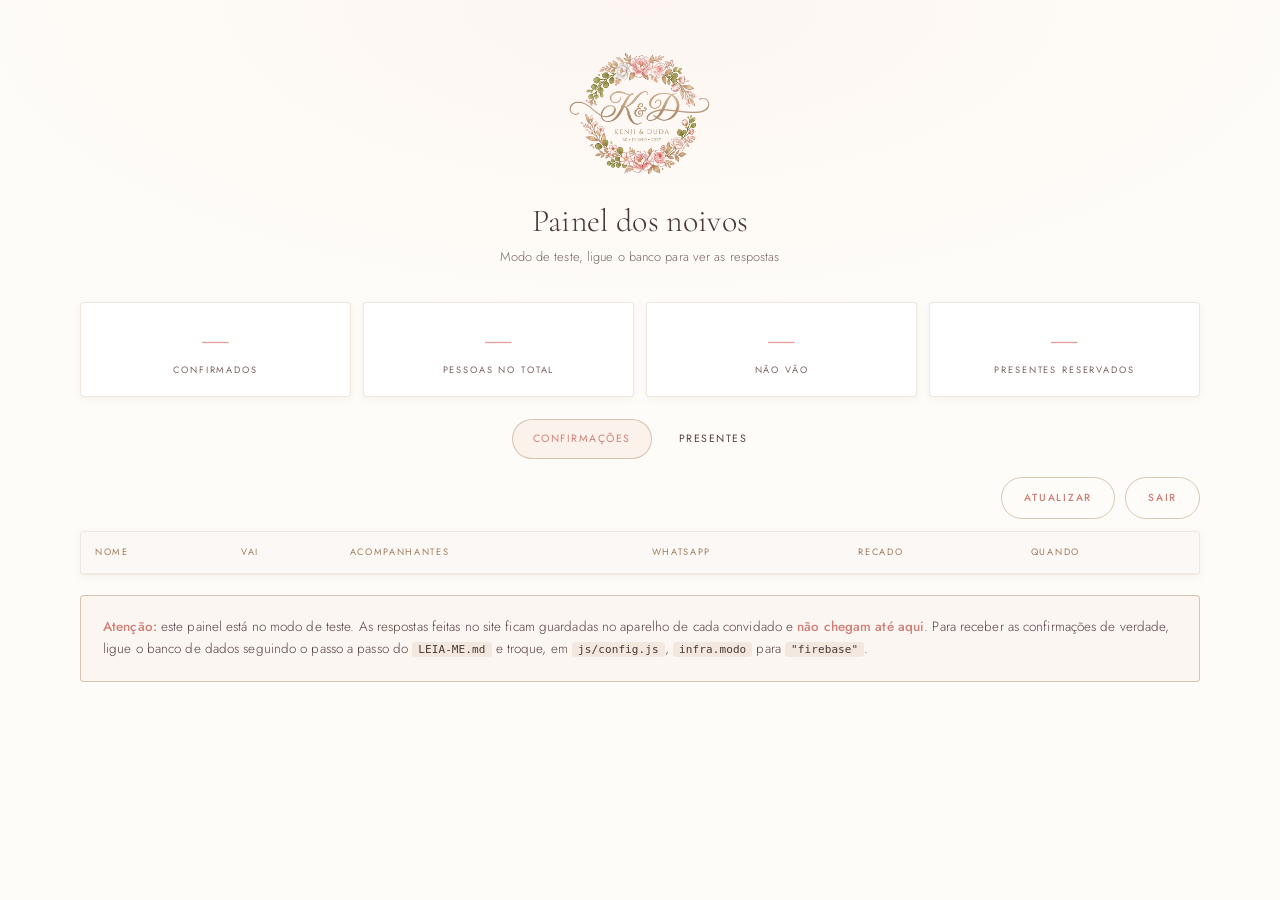
==== painel.html @ 4ad1a8ff "primeira versao do site Limpeza e acabamento: - remove 10 ícones SVG e 2 classes CSS sem uso - cor" ====
<!DOCTYPE html>
<html lang="pt-BR">
<head>
<meta charset="UTF-8">
<meta name="viewport" content="width=device-width, initial-scale=1">
<meta name="robots" content="noindex, nofollow">
<title>Painel dos noivos — Kenji &amp; Duda</title>
<meta name="theme-color" content="#FDFBF7">

<link rel="icon" href="assets/arte/favicon-32.png" sizes="32x32" type="image/png">
<link rel="preconnect" href="https://fonts.googleapis.com">
<link rel="preconnect" href="https://fonts.gstatic.com" crossorigin>
<link href="https://fonts.googleapis.com/css2?family=Cormorant+Garamond:ital,wght@0,300;0,400;1,400&family=Great+Vibes&family=Jost:wght@300;400;500&display=swap" rel="stylesheet">

<link rel="stylesheet" href="css/base.css">
<link rel="stylesheet" href="css/formulario.css">
<link rel="stylesheet" href="css/painel.css">
</head>
<body>

<div class="painel">
  <div class="painel__wrap">

    <picture>
      <source srcset="assets/arte/monograma.webp" type="image/webp">
      <img class="painel__marca" src="assets/arte/monograma.png"
           alt="Monograma K &amp; D" width="1608" height="926">
    </picture>

    <h1 class="painel__titulo">Painel dos noivos</h1>
    <p class="painel__sub" id="painelSub">Confirmações de presença e presentes reservados</p>

    <!-- ============ login ============ -->
    <div class="painel__login" id="painelLogin" hidden>
      <form class="form" id="formLogin">
        <div class="campo">
          <label for="email">E-mail dos noivos</label>
          <input type="email" id="email" autocomplete="username" placeholder="voce@exemplo.com" required>
        </div>
        <div class="campo">
          <label for="senha">Senha</label>
          <input type="password" id="senha" autocomplete="current-password" placeholder="••••••••" required>
          <span class="campo__erro" id="erroSenha">E-mail ou senha incorretos.</span>
        </div>
        <button class="botao" type="submit" style="width:100%">Entrar</button>
      </form>
    </div>

    <!-- ============ conteúdo ============ -->
    <div id="painelConteudo" hidden>

      <div class="painel__numeros">
        <div class="numero">
          <span class="numero__valor" id="numConfirmados">—</span>
          <span class="numero__rot">Confirmados</span>
        </div>
        <div class="numero">
          <span class="numero__valor" id="numPessoas">—</span>
          <span class="numero__rot">Pessoas no total</span>
        </div>
        <div class="numero">
          <span class="numero__valor" id="numNaoVao">—</span>
          <span class="numero__rot">Não vão</span>
        </div>
        <div class="numero">
          <span class="numero__valor" id="numPresentes">—</span>
          <span class="numero__rot">Presentes reservados</span>
        </div>
      </div>

      <div class="painel__abas" role="tablist">
        <button class="aba" type="button" role="tab" aria-selected="true" data-aba="rsvp">Confirmações</button>
        <button class="aba" type="button" role="tab" aria-selected="false" data-aba="presentes">Presentes</button>
      </div>

      <div class="painel__ferramentas">
        <button class="botao botao--linha" type="button" id="btnAtualizar">Atualizar</button>
        <button class="botao botao--linha" type="button" id="btnSair">Sair</button>
      </div>

      <div class="painel__bloco ativo" id="blocoRsvp">
        <div class="tabela-moldura">
          <div class="tabela-rolagem">
            <table class="tabela">
              <thead>
                <tr>
                  <th>Nome</th>
                  <th>Vai</th>
                  <th>Acompanhantes</th>
                  <th>WhatsApp</th>
                  <th>Recado</th>
                  <th>Quando</th>
                </tr>
              </thead>
              <tbody id="corpoRsvp"></tbody>
            </table>
          </div>
        </div>
        <p class="painel__vazio" id="vazioRsvp" hidden>Nenhuma confirmação ainda.</p>
      </div>

      <div class="painel__bloco" id="blocoPresentes">
        <div class="tabela-moldura">
          <div class="tabela-rolagem">
            <table class="tabela">
              <thead>
                <tr>
                  <th>Presente</th>
                  <th>Categoria</th>
                  <th>Reservado</th>
                </tr>
              </thead>
              <tbody id="corpoPresentes"></tbody>
            </table>
          </div>
        </div>
        <p class="painel__vazio" id="vazioPresentes" hidden>Nenhum presente reservado ainda.</p>
      </div>

      <div class="aviso-banco" id="avisoLocal" hidden>
        <b>Atenção:</b> este painel está no modo de teste. As respostas feitas no site ficam
        guardadas no aparelho de cada convidado e <b>não chegam até aqui</b>.
        Para receber as confirmações de verdade, ligue o banco de dados seguindo o
        passo a passo do <code>LEIA-ME.md</code> e troque, em <code>js/config.js</code>,
        <code>infra.modo</code> para <code>"firebase"</code>.
      </div>

    </div>
  </div>
</div>

<script src="js/config.js"></script>
<script src="js/app.js"></script>
<script src="js/auth.js"></script>
<script src="js/presentes.js"></script>
<script src="js/rsvp.js"></script>
<script src="js/painel.js"></script>
</body>
</html>
---- css/base.css ----
/* ===================================================================
   KENJI & DUDA — 20.06.2027
   Cores tiradas do convite impresso e do monograma.
   =================================================================== */

:root {
  /* base */
  --creme:        #FEFDFB;
  --creme-fundo:  #FEFCF8;
  --creme-alt:    #FBF5F0;

  /* rosa bebê */
  --rosa-bebe:    #F9E9E6;
  --rosa-claro:   #F3DAD6;
  --rosa:         #E9BCB6;
  --rosa-medio:   #DC9F97;

  /* coral das letras script do convite */
  --coral:        #E39C97;
  --coral-forte:  #CE8179;

  /* dourado do monograma */
  --dourado:      #B79373;
  --dourado-claro:#D4B896;
  --dourado-fosco:#9E7D5F;

  /* texto */
  --tinta:        #4A3833;
  --tinta-media:  #57423D;
  --tinta-suave:  #7A6360;

  /* linhas */
  --linha:        rgba(183, 147, 115, .28);
  --linha-forte:  rgba(183, 147, 115, .5);

  /* sombras */
  --sombra-sm: 0 2px 10px rgba(120, 90, 75, .06);
  --sombra:    0 10px 34px -12px rgba(120, 90, 75, .22);
  --sombra-lg: 0 30px 70px -28px rgba(120, 90, 75, .34);

  /* tipografia */
  --serif:  'Cormorant Garamond', Georgia, 'Times New Roman', serif;
  --script: 'Great Vibes', 'Segoe Script', cursive;
  --sans:   'Jost', 'Gill Sans', 'Trebuchet MS', sans-serif;

  /* layout */
  --largura: 1180px;
  --respiro: clamp(96px, 13vw, 196px);

  /* movimento */
  --suave: cubic-bezier(.22, .61, .36, 1);
  --elastico: cubic-bezier(.16, 1, .3, 1);
}

*,
*::before,
*::after { box-sizing: border-box; }

html {
  scroll-behavior: smooth;
  -webkit-text-size-adjust: 100%;
}

body {
  margin: 0;
  background: var(--creme-fundo);
  color: var(--tinta);
  font-family: var(--sans);
  font-size: 17px;
  font-weight: 300;
  line-height: 1.75;
  letter-spacing: .006em;
  /* sem overflow no body: qualquer clip/hidden aqui desativa o
     position: sticky da foto da história. O que precisa conter
     transbordo já tem overflow no próprio elemento. */
  -webkit-font-smoothing: antialiased;
  -moz-osx-font-smoothing: grayscale;
}

body.travado { overflow: hidden; }

img,
picture,
svg { display: block; max-width: 100%; }

img { height: auto; }

a {
  color: var(--coral-forte);
  text-decoration: none;
  transition: color .3s var(--suave);
}

a:hover { color: var(--dourado-fosco); }

h1, h2, h3, h4 {
  margin: 0;
  font-family: var(--serif);
  font-weight: 400;
  line-height: 1.18;
  letter-spacing: .01em;
  color: var(--tinta);
}

p { margin: 0 0 1.15em; }
p:last-child { margin-bottom: 0; }

ul, ol { margin: 0; padding: 0; list-style: none; }

button {
  font: inherit;
  color: inherit;
  border: 0;
  background: none;
  cursor: pointer;
}

input, textarea, select {
  font: inherit;
  color: inherit;
}

::selection {
  background: var(--coral);
  color: #fff;
}

:focus-visible {
  outline: 2px solid var(--coral);
  outline-offset: 3px;
  border-radius: 3px;
}

/* ---------- utilitários ---------- */

.wrap {
  position: relative;
  /* acima das pétalas (z-index 75), abaixo do menu e dos avisos */
  z-index: 80;
  width: 100%;
  max-width: var(--largura);
  margin-inline: auto;
  padding-inline: clamp(20px, 5vw, 48px);
}

.secao {
  position: relative;
  padding-block: var(--respiro);
}

/* ---------- cabeçalho de seção ---------- */

.cabeca {
  display: grid;
  justify-items: center;
  gap: 10px;
  margin-bottom: clamp(48px, 6.4vw, 78px);
  text-align: center;
}

.cabeca__olho {
  order: 1;
  font-family: var(--sans);
  font-size: .78rem;
  font-weight: 400;
  letter-spacing: .3em;
  text-transform: uppercase;
  color: var(--dourado-fosco);
}

.cabeca__titulo {
  order: 2;
  font-size: clamp(2.1rem, 5.2vw, 3.3rem);
  font-weight: 300;
  color: var(--tinta);
}

.cabeca__titulo em {
  font-style: normal;
  font-family: var(--script);
  font-size: 1.32em;
  line-height: 1;
  color: var(--coral);
  padding-inline: .06em;
}

.cabeca__sub {
  order: 3;
  max-width: 46ch;
  font-size: 1.06rem;
  color: var(--tinta-media);
  letter-spacing: .02em;
}

.cabeca__fio {
  order: 4;
  display: flex;
  align-items: center;
  gap: 12px;
  width: min(210px, 60%);
  margin-top: 4px;
  color: var(--dourado);
}

.cabeca__fio::before,
.cabeca__fio::after {
  content: '';
  flex: 1;
  height: 1px;
  background: linear-gradient(90deg, transparent, var(--linha-forte), transparent);
}

.cabeca__fio svg { width: 15px; height: 15px; opacity: .85; }

/* ---------- botões ---------- */

.botao {
  --btn-bg: var(--coral);
  --btn-fg: #fff;
  position: relative;
  display: inline-flex;
  align-items: center;
  justify-content: center;
  gap: .6em;
  padding: 15px 34px;
  border-radius: 999px;
  background: var(--btn-bg);
  color: var(--btn-fg);
  font-family: var(--sans);
  font-size: .84rem;
  font-weight: 500;
  letter-spacing: .17em;
  text-transform: uppercase;
  box-shadow: 0 12px 28px -14px rgba(192, 107, 93, .75);
  overflow: hidden;
  transition: transform .35s var(--elastico), box-shadow .35s var(--suave), background .3s;
}

.botao::after {
  content: '';
  position: absolute;
  inset: 0;
  background: linear-gradient(105deg, transparent 30%, rgba(255,255,255,.42) 50%, transparent 70%);
  transform: translateX(-130%);
  transition: transform .85s var(--suave);
}

.botao:hover {
  background: var(--coral-forte);
  color: #fff;
  transform: translateY(-2px);
  box-shadow: 0 18px 34px -14px rgba(192, 107, 93, .8);
}

.botao:hover::after { transform: translateX(130%); }

.botao:active { transform: translateY(0); }

.botao--linha {
  --btn-bg: transparent;
  --btn-fg: var(--coral-forte);
  border: 1px solid var(--linha-forte);
  box-shadow: none;
}

.botao--linha:hover {
  --btn-bg: rgba(208, 124, 109, .07);
  --btn-fg: var(--coral-forte);
  box-shadow: none;
}

.botao svg {
  width: 19px;
  height: 19px;
  flex: 0 0 auto;
}

/* botão do WhatsApp: ícone verde da marca sobre fundo claro */
.botao--whats {
  border-color: rgba(37, 211, 102, .42);
  color: #1F7A48;
}

.botao--whats svg {
  width: 21px;
  height: 21px;
  color: #25D366;
  transition: transform .35s var(--elastico);
}

.botao--whats:hover {
  border-color: #25D366;
  background: rgba(37, 211, 102, .08);
  color: #16663A;
}

.botao--whats:hover svg { transform: scale(1.08) rotate(-4deg); }

/* ---------- revelação no scroll ---------- */

.revelar {
  opacity: 0;
  transform: translateY(28px);
  transition: opacity .9s var(--suave), transform 1s var(--elastico);
  transition-delay: var(--atraso, 0ms);
  will-change: opacity, transform;
}

.revelar.visivel {
  opacity: 1;
  transform: none;
}

@media (prefers-reduced-motion: reduce) {
  html { scroll-behavior: auto; }
  .revelar { opacity: 1 !important; transform: none !important; transition: none; }
  *, *::before, *::after {
    animation-duration: .001ms !important;
    animation-iteration-count: 1 !important;
    transition-duration: .001ms !important;
  }
}
---- css/formulario.css ----
/* ===================================================================
   CONFIRMAÇÃO DE PRESENÇA (RSVP)
   =================================================================== */

.confirmacao {
  position: relative;
  background:
    linear-gradient(180deg, var(--creme-fundo) 0%, #FCF3EE 40%, #F9EDE8 100%);
  overflow: hidden;
}

.confirmacao__grade {
  display: grid;
  grid-template-columns: minmax(0, .86fr) minmax(0, 1.14fr);
  gap: clamp(32px, 6vw, 72px);
  align-items: start;
}

/* ---- lado do texto ---- */

.confirmacao__texto p {
  font-size: 1.08rem;
  line-height: 1.85;
  color: var(--tinta-media);
}

.confirmacao__prazo {
  display: inline-flex;
  align-items: center;
  gap: 10px;
  margin-top: 8px;
  padding: 11px 18px;
  border-radius: 99px;
  border: 1px solid var(--linha-forte);
  font-family: var(--serif);
  font-size: 1.18rem;
  color: var(--coral-forte);
  background: rgba(255,255,255,.6);
}

.confirmacao__prazo svg { width: 15px; height: 15px; color: var(--dourado); flex: 0 0 auto; }

.confirmacao__recado {
  margin: clamp(20px, 3vw, 28px) 0 0;
  padding: 20px 24px;
  border-left: 3px solid var(--coral);
  background: rgba(255,255,255,.85);
  border-radius: 0 4px 4px 0;
  font-family: var(--serif);
  font-style: italic;
  font-size: 1.14rem;
  line-height: 1.75;
  color: var(--tinta);
}

.confirmacao__contato {
  margin-top: clamp(20px, 3vw, 28px);
  display: flex;
  gap: 10px;
  flex-wrap: wrap;
}

/* ---- cartão do formulário ---- */

.form-moldura {
  position: relative;
  padding: clamp(20px, 3vw, 30px);
  background: #fff;
  border-radius: 4px;
  box-shadow: var(--sombra-lg);
}

.form-moldura::before {
  content: '';
  position: absolute;
  inset: 9px;
  border: 1px solid rgba(183, 147, 115, .26);
  border-radius: 2px;
  pointer-events: none;
}

.form {
  position: relative;
  z-index: 1;
}

.form__titulo {
  font-family: var(--serif);
  font-size: clamp(1.5rem, 3.6vw, 1.84rem);
  font-weight: 400;
  text-align: center;
  color: var(--tinta);
}

.form__sub {
  margin: 4px 0 clamp(16px, 2vw, 20px);
  text-align: center;
  font-size: 1.06rem;
  color: var(--tinta-suave);
}

.campo {
  margin-bottom: 12px;
}

.campo > label,
.campo__rotulo {
  display: block;
  margin-bottom: 6px;
  font-size: .86rem;
  font-weight: 400;
  letter-spacing: .13em;
  text-transform: uppercase;
  color: var(--dourado-fosco);
}

.campo input[type="text"],
.campo input[type="tel"],
.campo input[type="number"],
.campo textarea,
.campo select {
  width: 100%;
  padding: 11px 14px;
  border: 1px solid rgba(183, 147, 115, .32);
  border-radius: 3px;
  background: #FEFCFA;
  font-size: 1.14rem;
  font-weight: 300;
  color: var(--tinta);
  transition: border-color .3s, box-shadow .3s, background .3s;
}

.campo input::placeholder,
.campo textarea::placeholder { color: rgba(140, 117, 112, .6); }

.campo input:focus,
.campo textarea:focus,
.campo select:focus {
  outline: none;
  border-color: var(--coral);
  background: #fff;
  box-shadow: 0 0 0 3px rgba(208, 124, 109, .12);
}

.campo textarea {
  min-height: 84px;
  resize: vertical;
  line-height: 1.65;
}

.campo__dica {
  display: block;
  margin-top: 5px;
  font-size: .94rem;
  color: var(--tinta-suave);
}

.campo--erro input,
.campo--erro textarea {
  border-color: #C9655C;
  background: #FFF9F8;
}

.campo__erro {
  display: none;
  margin-top: 5px;
  font-size: .88rem;
  color: #B4544B;
}

.campo--erro .campo__erro { display: block; }

/* ---- opções (vou / não vou) ---- */

.opcoes {
  display: grid;
  grid-template-columns: 1fr 1fr;
  gap: 8px;
}

.opcao {
  position: relative;
  display: block;
  cursor: pointer;
}

.opcao input {
  position: absolute;
  opacity: 0;
  pointer-events: none;
}

.opcao span {
  display: flex;
  align-items: center;
  justify-content: center;
  gap: 8px;
  padding: 11px 10px;
  border: 1px solid rgba(183, 147, 115, .3);
  border-radius: 3px;
  background: #FEFCFA;
  font-size: 1.02rem;
  letter-spacing: .03em;
  color: var(--tinta-media);
  text-align: center;
  transition: border-color .3s, background .3s, color .3s, box-shadow .3s;
}

.opcao input:checked + span {
  border-color: var(--coral);
  background: rgba(208, 124, 109, .07);
  color: var(--coral-forte);
  box-shadow: 0 0 0 1px var(--coral) inset;
}

.opcao input:focus-visible + span {
  outline: 2px solid var(--coral);
  outline-offset: 2px;
}

.opcao--sim svg,
.opcao--nao svg { width: 14px; height: 14px; }

/* ---- acompanhantes ---- */

.acompanhantes {
  display: flex;
  align-items: center;
  gap: 10px;
}

.stepper {
  display: inline-flex;
  align-items: center;
  border: 1px solid rgba(183, 147, 115, .32);
  border-radius: 3px;
  background: #FEFCFA;
  overflow: hidden;
}

.stepper button {
  width: 42px;
  height: 44px;
  display: grid;
  place-items: center;
  color: var(--coral-forte);
  font-size: 1.1rem;
  transition: background .25s;
}

.stepper button:hover { background: rgba(208, 124, 109, .08); }
.stepper button:disabled { color: var(--tinta-suave); opacity: .4; cursor: not-allowed; }

.stepper input {
  width: 52px;
  height: 44px;
  padding: 0;
  border: 0;
  border-inline: 1px solid rgba(183, 147, 115, .2);
  background: transparent;
  text-align: center;
  font-size: .95rem;
  font-weight: 400;
  color: var(--tinta);
  -moz-appearance: textfield;
}

.stepper input::-webkit-outer-spin-button,
.stepper input::-webkit-outer-spin-button { -webkit-appearance: none; margin: 0; }

/* ---- privacidade ---- */

.campo--privacidade {
  margin: 14px 0 16px;
  padding: 11px 13px;
  border-radius: 3px;
  background: #FCF8F5;
  border: 1px solid rgba(183, 147, 115, .16);
  font-size: .94rem;
  line-height: 1.72;
  color: var(--tinta-media);
}

.campo--privacidade b { font-weight: 500; color: var(--tinta-media); }

/* ---- confirmação --- tela de sucesso ---- */

.form__ok {
  display: none;
  justify-items: center;
  text-align: center;
  padding-block: clamp(14px, 3vw, 24px);
}

.form.respondido .form__campos { display: none; }
.form.respondido .form__ok { display: grid; }

.form__ok-icone {
  width: 62px; height: 62px;
  margin-bottom: 16px;
  border-radius: 50%;
  display: grid;
  place-items: center;
  background: rgba(208, 124, 109, .1);
  color: var(--coral);
  border: 1px solid rgba(208, 124, 109, .3);
  animation: crescer .7s var(--elastico);
}

@keyframes crescer {
  from { transform: scale(.5); opacity: 0; }
  to   { transform: none; opacity: 1; }
}

.form__ok-icone svg { width: 27px; height: 27px; }

.form__ok h3 {
  font-family: var(--serif);
  font-size: clamp(1.3rem, 3.6vw, 1.56rem);
  font-weight: 400;
  color: var(--tinta);
}

.form__ok p {
  margin-top: 8px;
  max-width: 34ch;
  font-size: 1rem;
  color: var(--tinta-media);
}

.form__ok b { color: var(--coral-forte); font-weight: 500; }

.form__ok .botao { margin-top: 20px; }

/* ---- aviso de erro ---- */

.form__aviso {
  display: none;
  margin-bottom: 14px;
  padding: 11px 14px;
  border-radius: 3px;
  background: #FDF3F1;
  border: 1px solid rgba(201, 101, 92, .35);
  font-size: .8rem;
  color: #9E4A42;
}

.form__aviso.ativo { display: block; }

/* ---- carregando ---- */

.botao[aria-busy="true"] {
  pointer-events: none;
  opacity: .75;
}

.botao[aria-busy="true"]::before {
  content: '';
  width: 14px; height: 14px;
  border-radius: 50%;
  border: 2px solid rgba(255,255,255,.4);
  border-top-color: #fff;
  animation: girar .7s linear infinite;
}

@keyframes girar {
  to { transform: rotate(360deg); }
}

@media (max-width: 880px) {
  .confirmacao__grade { grid-template-columns: 1fr; }
}

@media (max-width: 420px) {
  .opcoes { grid-template-columns: 1fr; }
}
---- css/painel.css ----
/* ===================================================================
   PAINEL DOS NOIVOS — confirmações e presentes reservados
   =================================================================== */

.painel {
  min-height: 100svh;
  padding: clamp(28px, 5vw, 52px) clamp(16px, 4vw, 40px);
  background:
    radial-gradient(ellipse 80% 50% at 50% 0%, #FDF6F2, transparent 70%),
    var(--creme-fundo);
}

.painel__wrap {
  max-width: 1120px;
  margin-inline: auto;
}

.painel__marca {
  width: min(52vw, 220px);
  margin: 0 auto clamp(16px, 3vw, 24px);
}

.painel__titulo {
  text-align: center;
  font-family: var(--serif);
  font-size: clamp(1.5rem, 4vw, 2rem);
  font-weight: 300;
  color: var(--tinta);
}

.painel__sub {
  text-align: center;
  font-size: .8rem;
  color: var(--tinta-suave);
  margin-top: 6px;
}

/* ---- login ---- */

.painel__login {
  max-width: 380px;
  margin: clamp(26px, 4vw, 40px) auto 0;
}

/* ---- números ---- */

.painel__numeros {
  display: grid;
  grid-template-columns: repeat(auto-fit, minmax(150px, 1fr));
  gap: 12px;
  margin: clamp(24px, 4vw, 34px) 0 22px;
}

.numero {
  padding: 18px 16px;
  background: #fff;
  border: 1px solid rgba(183, 147, 115, .22);
  border-radius: 4px;
  text-align: center;
  box-shadow: var(--sombra-sm);
}

.numero__valor {
  display: block;
  font-family: var(--serif);
  font-size: clamp(1.65rem, 4.4vw, 2.15rem);
  font-weight: 300;
  line-height: 1;
  color: var(--coral);
  font-variant-numeric: tabular-nums;
}

.numero__rot {
  display: block;
  margin-top: 6px;
  font-size: .58rem;
  font-weight: 400;
  letter-spacing: .2em;
  text-transform: uppercase;
  color: var(--tinta-suave);
}

/* ---- abas ---- */

.painel__abas {
  display: flex;
  gap: 6px;
  justify-content: center;
  margin-bottom: 18px;
  flex-wrap: wrap;
}

.aba {
  padding: 10px 20px;
  border-radius: 99px;
  font-size: .66rem;
  font-weight: 400;
  letter-spacing: .14em;
  text-transform: uppercase;
  color: var(--tinta-media);
  border: 1px solid transparent;
  transition: background .3s, color .3s, border-color .3s;
}

.aba:hover { background: rgba(208, 124, 109, .07); }

.aba[aria-selected="true"] {
  color: var(--coral-forte);
  border-color: var(--linha-forte);
  background: rgba(208, 124, 109, .08);
}

/* ---- tabela ---- */

.painel__bloco { display: none; }
.painel__bloco.ativo { display: block; }

.tabela-moldura {
  background: #fff;
  border: 1px solid rgba(183, 147, 115, .22);
  border-radius: 4px;
  overflow: hidden;
  box-shadow: var(--sombra-sm);
}

.tabela-rolagem { overflow-x: auto; }

.tabela {
  width: 100%;
  border-collapse: collapse;
  font-size: .84rem;
}

.tabela th {
  text-align: left;
  padding: 12px 14px;
  font-size: .58rem;
  font-weight: 400;
  letter-spacing: .18em;
  text-transform: uppercase;
  color: var(--dourado-fosco);
  background: #FCF8F5;
  border-bottom: 1px solid rgba(183, 147, 115, .2);
  white-space: nowrap;
}

.tabela td {
  padding: 12px 14px;
  border-bottom: 1px solid rgba(183, 147, 115, .12);
  color: var(--tinta-media);
  vertical-align: top;
}

.tabela tr:last-child td { border-bottom: 0; }

.tabela tbody tr:hover td { background: #FDFAF8; }

.tabela__nome {
  font-weight: 400;
  color: var(--tinta);
  white-space: nowrap;
}

.selo {
  display: inline-flex;
  align-items: center;
  gap: 5px;
  padding: 4px 10px;
  border-radius: 99px;
  font-size: .58rem;
  font-weight: 400;
  letter-spacing: .1em;
  text-transform: uppercase;
  white-space: nowrap;
}

.selo--sim { background: rgba(160, 180, 130, .16); color: #5F7345; }
.selo--nao { background: rgba(200, 140, 130, .16); color: #A2605A; }

.tabela__recado {
  max-width: 320px;
  font-size: .78rem;
  line-height: 1.55;
  color: var(--tinta-suave);
}

.painel__vazio {
  padding: 46px 20px;
  text-align: center;
  color: var(--tinta-suave);
  font-size: .88rem;
}

/* ---- barra de ferramentas ---- */

.painel__ferramentas {
  display: flex;
  gap: 10px;
  justify-content: flex-end;
  margin-bottom: 12px;
  flex-wrap: wrap;
}

.painel__ferramentas .botao { padding: 11px 22px; font-size: .64rem; }

/* ---- ligar banco ---- */

.aviso-banco {
  margin-top: 20px;
  padding: 20px 22px;
  border-radius: 4px;
  background: #FCF6F2;
  border: 1px solid var(--linha-forte);
  font-size: .84rem;
  line-height: 1.7;
  color: var(--tinta-media);
}

.aviso-banco b { color: var(--coral-forte); font-weight: 500; }

.aviso-banco code {
  font-family: ui-monospace, Consolas, monospace;
  font-size: .82em;
  padding: 1px 6px;
  border-radius: 3px;
  background: rgba(183, 147, 115, .14);
  color: var(--tinta);
}

@media (max-width: 640px) {
  .tabela th, .tabela td { padding: 10px; }
  .tabela__recado { max-width: 180px; }
}
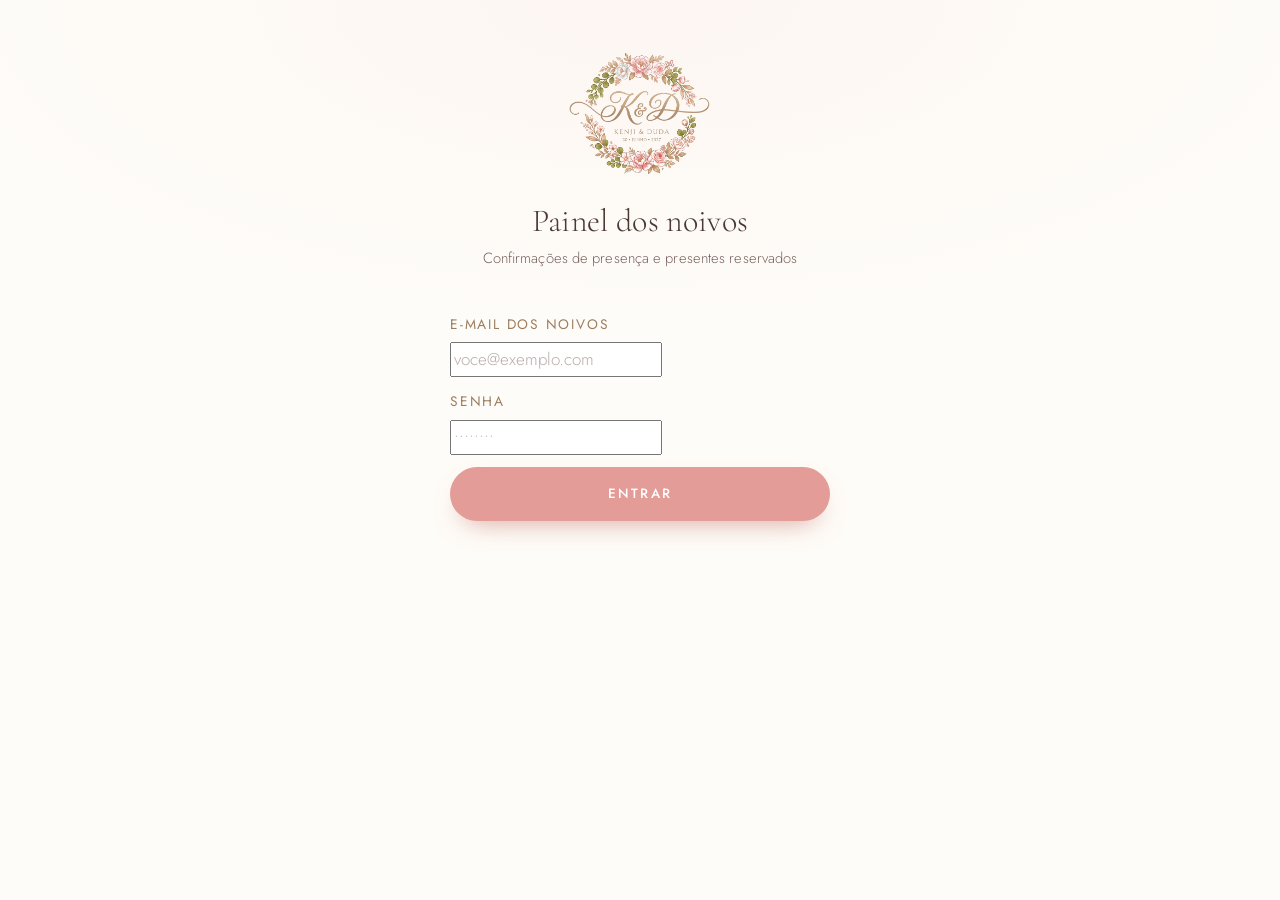
==== commit 09d6399a: "painel: botao de apagar confirmacao e liberar presente Cada linha das duas tabelas do painel ganhou " ====
--- a/painel.html
+++ b/painel.html
@@ -90,6 +90,7 @@
                   <th>WhatsApp</th>
                   <th>Recado</th>
                   <th>Quando</th>
+                  <th></th>
                 </tr>
               </thead>
               <tbody id="corpoRsvp"></tbody>
@@ -108,6 +109,7 @@
                   <th>Presente</th>
                   <th>Categoria</th>
                   <th>Reservado</th>
+                  <th></th>
                 </tr>
               </thead>
               <tbody id="corpoPresentes"></tbody>
--- a/css/painel.css
+++ b/css/painel.css
@@ -30,7 +30,7 @@
 
 .painel__sub {
   text-align: center;
-  font-size: .8rem;
+  font-size: .92rem;
   color: var(--tinta-suave);
   margin-top: 6px;
 }
@@ -73,9 +73,9 @@
 .numero__rot {
   display: block;
   margin-top: 6px;
-  font-size: .58rem;
-  font-weight: 400;
-  letter-spacing: .2em;
+  font-size: .72rem;
+  font-weight: 400;
+  letter-spacing: .14em;
   text-transform: uppercase;
   color: var(--tinta-suave);
 }
@@ -93,9 +93,9 @@
 .aba {
   padding: 10px 20px;
   border-radius: 99px;
-  font-size: .66rem;
-  font-weight: 400;
-  letter-spacing: .14em;
+  font-size: .78rem;
+  font-weight: 400;
+  letter-spacing: .1em;
   text-transform: uppercase;
   color: var(--tinta-media);
   border: 1px solid transparent;
@@ -128,15 +128,15 @@
 .tabela {
   width: 100%;
   border-collapse: collapse;
-  font-size: .84rem;
+  font-size: .94rem;
 }
 
 .tabela th {
   text-align: left;
   padding: 12px 14px;
-  font-size: .58rem;
-  font-weight: 400;
-  letter-spacing: .18em;
+  font-size: .72rem;
+  font-weight: 400;
+  letter-spacing: .12em;
   text-transform: uppercase;
   color: var(--dourado-fosco);
   background: #FCF8F5;
@@ -167,9 +167,9 @@
   gap: 5px;
   padding: 4px 10px;
   border-radius: 99px;
-  font-size: .58rem;
-  font-weight: 400;
-  letter-spacing: .1em;
+  font-size: .74rem;
+  font-weight: 400;
+  letter-spacing: .06em;
   text-transform: uppercase;
   white-space: nowrap;
 }
@@ -179,10 +179,30 @@
 
 .tabela__recado {
   max-width: 320px;
-  font-size: .78rem;
-  line-height: 1.55;
-  color: var(--tinta-suave);
-}
+  font-size: .88rem;
+  line-height: 1.6;
+  color: var(--tinta-suave);
+}
+
+.apagar {
+  display: inline-flex;
+  align-items: center;
+  justify-content: center;
+  width: 30px;
+  height: 30px;
+  border-radius: 50%;
+  font-size: 1.16rem;
+  line-height: 1;
+  color: var(--tinta-suave);
+  transition: background .25s, color .25s;
+}
+
+.apagar:hover:not(:disabled) {
+  background: rgba(200, 140, 130, .18);
+  color: var(--coral-forte);
+}
+
+.apagar:disabled { opacity: .45; }
 
 .painel__vazio {
   padding: 46px 20px;
@@ -201,7 +221,7 @@
   flex-wrap: wrap;
 }
 
-.painel__ferramentas .botao { padding: 11px 22px; font-size: .64rem; }
+.painel__ferramentas .botao { padding: 11px 22px; font-size: .76rem; }
 
 /* ---- ligar banco ---- */
 
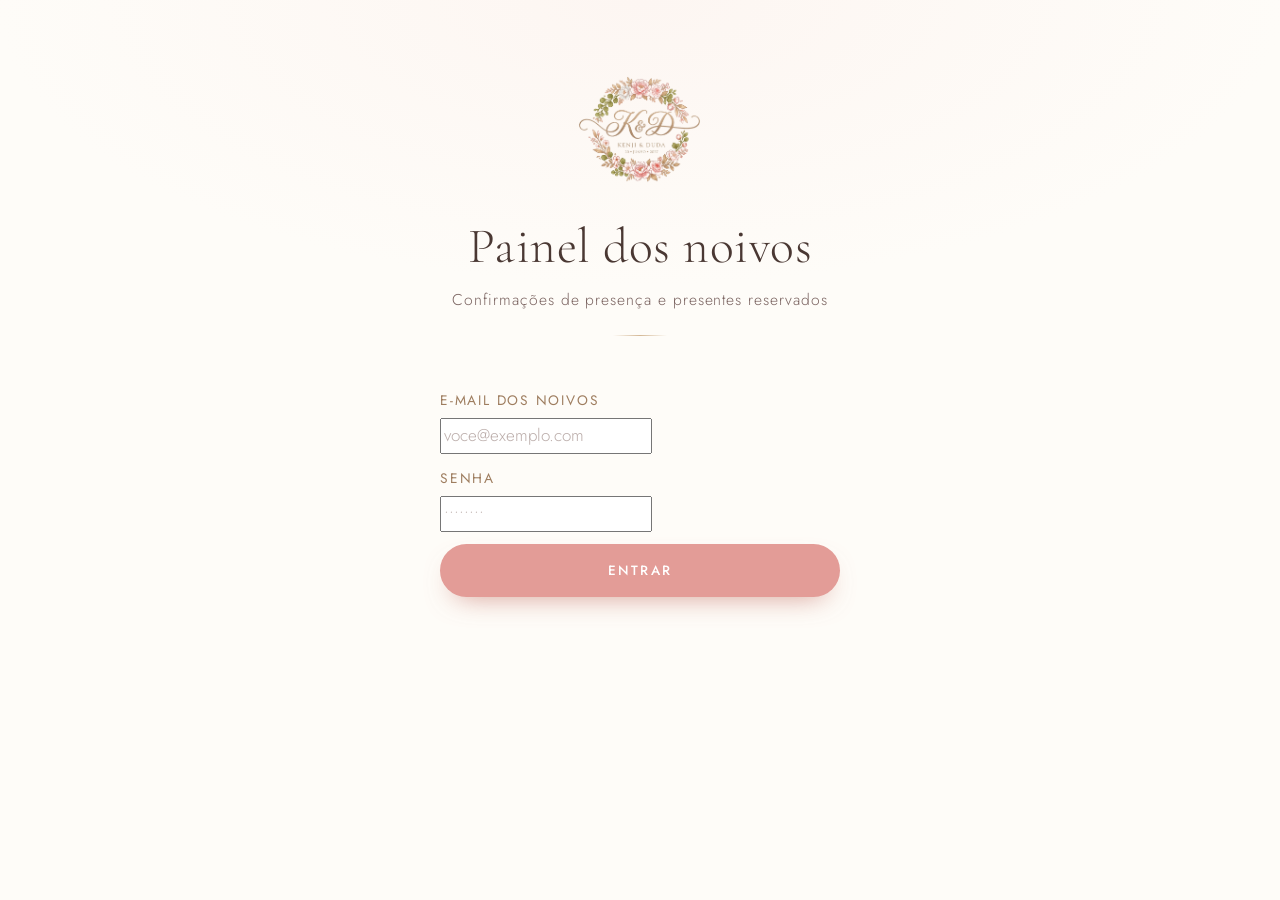
==== commit 0122a0b3: "painel com tipografia maior e mais elegante Titulo de 32 para 50px, numeros de 34 para 54px, tabela " ====
--- a/painel.html
+++ b/painel.html
@@ -12,9 +12,9 @@
 <link rel="preconnect" href="https://fonts.gstatic.com" crossorigin>
 <link href="https://fonts.googleapis.com/css2?family=Cormorant+Garamond:ital,wght@0,300;0,400;1,400&family=Great+Vibes&family=Jost:wght@300;400;500&display=swap" rel="stylesheet">
 
-<link rel="stylesheet" href="css/base.css">
-<link rel="stylesheet" href="css/formulario.css">
-<link rel="stylesheet" href="css/painel.css">
+<link rel="stylesheet" href="css/base.css?v=20261116b">
+<link rel="stylesheet" href="css/formulario.css?v=20261116b">
+<link rel="stylesheet" href="css/painel.css?v=20261116b">
 </head>
 <body>
 
@@ -22,8 +22,8 @@
   <div class="painel__wrap">
 
     <picture>
-      <source srcset="assets/arte/monograma.webp" type="image/webp">
-      <img class="painel__marca" src="assets/arte/monograma.png"
+      <source srcset="assets/arte/monograma.webp?v=2" type="image/webp">
+      <img class="painel__marca" src="assets/arte/monograma.png?v=2"
            alt="Monograma K &amp; D" width="1608" height="926">
     </picture>
 
@@ -123,7 +123,7 @@
         <b>Atenção:</b> este painel está no modo de teste. As respostas feitas no site ficam
         guardadas no aparelho de cada convidado e <b>não chegam até aqui</b>.
         Para receber as confirmações de verdade, ligue o banco de dados seguindo o
-        passo a passo do <code>LEIA-ME.md</code> e troque, em <code>js/config.js</code>,
+        passo a passo do <code>LEIA-ME.md</code> e troque, em <code>js/config.js?v=20261116b</code>,
         <code>infra.modo</code> para <code>"firebase"</code>.
       </div>
 
@@ -131,11 +131,11 @@
   </div>
 </div>
 
-<script src="js/config.js"></script>
-<script src="js/app.js"></script>
-<script src="js/auth.js"></script>
-<script src="js/presentes.js"></script>
-<script src="js/rsvp.js"></script>
-<script src="js/painel.js"></script>
+<script src="js/config.js?v=20261116b"></script>
+<script src="js/app.js?v=20261116b"></script>
+<script src="js/auth.js?v=20261116b"></script>
+<script src="js/presentes.js?v=20261116b"></script>
+<script src="js/rsvp.js?v=20261116b"></script>
+<script src="js/painel.js?v=20261116b"></script>
 </body>
 </html>
--- a/css/painel.css
+++ b/css/painel.css
@@ -4,98 +4,122 @@
 
 .painel {
   min-height: 100svh;
-  padding: clamp(28px, 5vw, 52px) clamp(16px, 4vw, 40px);
+  padding: clamp(40px, 6vw, 76px) clamp(18px, 4vw, 48px) clamp(56px, 7vw, 90px);
   background:
-    radial-gradient(ellipse 80% 50% at 50% 0%, #FDF6F2, transparent 70%),
+    radial-gradient(ellipse 70% 44% at 50% 0%, #FDF6F2, transparent 72%),
     var(--creme-fundo);
 }
 
 .painel__wrap {
-  max-width: 1120px;
+  max-width: 1180px;
   margin-inline: auto;
 }
 
 .painel__marca {
-  width: min(52vw, 220px);
-  margin: 0 auto clamp(16px, 3vw, 24px);
+  width: min(46vw, 190px);
+  margin: 0 auto clamp(22px, 3.4vw, 34px);
+  display: block;
 }
 
 .painel__titulo {
   text-align: center;
   font-family: var(--serif);
-  font-size: clamp(1.5rem, 4vw, 2rem);
-  font-weight: 300;
+  font-size: clamp(2.1rem, 5.2vw, 3.1rem);
+  font-weight: 300;
+  line-height: 1.1;
+  letter-spacing: .01em;
   color: var(--tinta);
 }
 
 .painel__sub {
   text-align: center;
-  font-size: .92rem;
-  color: var(--tinta-suave);
-  margin-top: 6px;
+  font-family: var(--sans);
+  font-size: clamp(.86rem, 1.5vw, .98rem);
+  font-weight: 300;
+  letter-spacing: .06em;
+  color: var(--tinta-suave);
+  margin-top: 12px;
+}
+
+/* fio dourado sob o cabeçalho */
+.painel__sub::after {
+  content: '';
+  display: block;
+  width: 54px;
+  height: 1px;
+  margin: 22px auto 0;
+  background: linear-gradient(90deg, transparent, var(--dourado-claro), transparent);
 }
 
 /* ---- login ---- */
 
 .painel__login {
-  max-width: 380px;
-  margin: clamp(26px, 4vw, 40px) auto 0;
+  max-width: 400px;
+  margin: clamp(34px, 5vw, 52px) auto 0;
 }
 
 /* ---- números ---- */
 
 .painel__numeros {
   display: grid;
-  grid-template-columns: repeat(auto-fit, minmax(150px, 1fr));
-  gap: 12px;
-  margin: clamp(24px, 4vw, 34px) 0 22px;
+  grid-template-columns: repeat(auto-fit, minmax(170px, 1fr));
+  gap: clamp(12px, 1.6vw, 18px);
+  margin: clamp(34px, 5vw, 52px) 0 clamp(28px, 4vw, 40px);
 }
 
 .numero {
-  padding: 18px 16px;
+  padding: clamp(22px, 2.6vw, 30px) 18px;
   background: #fff;
-  border: 1px solid rgba(183, 147, 115, .22);
-  border-radius: 4px;
+  border: 1px solid rgba(183, 147, 115, .2);
+  border-radius: 3px;
   text-align: center;
   box-shadow: var(--sombra-sm);
+  transition: box-shadow .4s var(--suave), transform .4s var(--suave);
+}
+
+.numero:hover {
+  box-shadow: var(--sombra);
+  transform: translateY(-2px);
 }
 
 .numero__valor {
   display: block;
   font-family: var(--serif);
-  font-size: clamp(1.65rem, 4.4vw, 2.15rem);
+  font-size: clamp(2.4rem, 5.4vw, 3.4rem);
   font-weight: 300;
   line-height: 1;
-  color: var(--coral);
+  color: var(--coral-forte);
   font-variant-numeric: tabular-nums;
 }
 
 .numero__rot {
   display: block;
-  margin-top: 6px;
-  font-size: .72rem;
-  font-weight: 400;
-  letter-spacing: .14em;
-  text-transform: uppercase;
-  color: var(--tinta-suave);
+  margin-top: 12px;
+  font-family: var(--sans);
+  font-size: clamp(.66rem, 1.1vw, .74rem);
+  font-weight: 400;
+  letter-spacing: .18em;
+  text-transform: uppercase;
+  color: var(--dourado-fosco);
 }
 
 /* ---- abas ---- */
 
 .painel__abas {
   display: flex;
-  gap: 6px;
+  gap: 8px;
   justify-content: center;
-  margin-bottom: 18px;
+  margin-bottom: clamp(22px, 3vw, 30px);
   flex-wrap: wrap;
 }
 
 .aba {
-  padding: 10px 20px;
+  padding: 12px 26px;
   border-radius: 99px;
-  font-size: .78rem;
-  font-weight: 400;
-  letter-spacing: .1em;
+  font-family: var(--sans);
+  font-size: clamp(.72rem, 1.2vw, .8rem);
+  font-weight: 400;
+  letter-spacing: .14em;
   text-transform: uppercase;
   color: var(--tinta-media);
   border: 1px solid transparent;
@@ -117,8 +141,8 @@
 
 .tabela-moldura {
   background: #fff;
-  border: 1px solid rgba(183, 147, 115, .22);
-  border-radius: 4px;
+  border: 1px solid rgba(183, 147, 115, .2);
+  border-radius: 3px;
   overflow: hidden;
   box-shadow: var(--sombra-sm);
 }
@@ -128,34 +152,41 @@
 .tabela {
   width: 100%;
   border-collapse: collapse;
-  font-size: .94rem;
+  font-family: var(--sans);
+  font-size: clamp(.9rem, 1.3vw, 1rem);
+  font-weight: 300;
 }
 
 .tabela th {
   text-align: left;
-  padding: 12px 14px;
-  font-size: .72rem;
-  font-weight: 400;
-  letter-spacing: .12em;
+  padding: 16px 18px;
+  font-family: var(--sans);
+  font-size: clamp(.64rem, 1vw, .7rem);
+  font-weight: 500;
+  letter-spacing: .16em;
   text-transform: uppercase;
   color: var(--dourado-fosco);
   background: #FCF8F5;
-  border-bottom: 1px solid rgba(183, 147, 115, .2);
+  border-bottom: 1px solid rgba(183, 147, 115, .18);
   white-space: nowrap;
 }
 
 .tabela td {
-  padding: 12px 14px;
-  border-bottom: 1px solid rgba(183, 147, 115, .12);
+  padding: 16px 18px;
+  border-bottom: 1px solid rgba(183, 147, 115, .1);
   color: var(--tinta-media);
-  vertical-align: top;
+  vertical-align: middle;
+  line-height: 1.5;
 }
 
 .tabela tr:last-child td { border-bottom: 0; }
 
+.tabela tbody tr { transition: background .25s; }
 .tabela tbody tr:hover td { background: #FDFAF8; }
 
 .tabela__nome {
+  font-family: var(--serif);
+  font-size: 1.12em;
   font-weight: 400;
   color: var(--tinta);
   white-space: nowrap;
@@ -165,11 +196,12 @@
   display: inline-flex;
   align-items: center;
   gap: 5px;
-  padding: 4px 10px;
+  padding: 5px 12px;
   border-radius: 99px;
-  font-size: .74rem;
-  font-weight: 400;
-  letter-spacing: .06em;
+  font-family: var(--sans);
+  font-size: clamp(.64rem, 1vw, .7rem);
+  font-weight: 400;
+  letter-spacing: .1em;
   text-transform: uppercase;
   white-space: nowrap;
 }
@@ -178,20 +210,21 @@
 .selo--nao { background: rgba(200, 140, 130, .16); color: #A2605A; }
 
 .tabela__recado {
-  max-width: 320px;
-  font-size: .88rem;
-  line-height: 1.6;
-  color: var(--tinta-suave);
+  max-width: 340px;
+  font-size: .94em;
+  line-height: 1.65;
+  color: var(--tinta-suave);
+  font-style: italic;
 }
 
 .apagar {
   display: inline-flex;
   align-items: center;
   justify-content: center;
-  width: 30px;
-  height: 30px;
+  width: 32px;
+  height: 32px;
   border-radius: 50%;
-  font-size: 1.16rem;
+  font-size: 1.2rem;
   line-height: 1;
   color: var(--tinta-suave);
   transition: background .25s, color .25s;
@@ -205,10 +238,13 @@
 .apagar:disabled { opacity: .45; }
 
 .painel__vazio {
-  padding: 46px 20px;
-  text-align: center;
-  color: var(--tinta-suave);
-  font-size: .88rem;
+  padding: clamp(52px, 7vw, 76px) 20px;
+  text-align: center;
+  font-family: var(--serif);
+  font-size: clamp(1.05rem, 1.8vw, 1.25rem);
+  font-style: italic;
+  font-weight: 300;
+  color: var(--tinta-suave);
 }
 
 /* ---- barra de ferramentas ---- */
@@ -217,22 +253,28 @@
   display: flex;
   gap: 10px;
   justify-content: flex-end;
-  margin-bottom: 12px;
+  margin-bottom: 14px;
   flex-wrap: wrap;
 }
 
-.painel__ferramentas .botao { padding: 11px 22px; font-size: .76rem; }
+.painel__ferramentas .botao {
+  padding: 12px 26px;
+  font-size: clamp(.7rem, 1.1vw, .78rem);
+  letter-spacing: .12em;
+}
 
 /* ---- ligar banco ---- */
 
 .aviso-banco {
-  margin-top: 20px;
-  padding: 20px 22px;
-  border-radius: 4px;
+  margin-top: 24px;
+  padding: 22px 24px;
+  border-radius: 3px;
   background: #FCF6F2;
   border: 1px solid var(--linha-forte);
-  font-size: .84rem;
-  line-height: 1.7;
+  font-family: var(--sans);
+  font-size: .88rem;
+  font-weight: 300;
+  line-height: 1.75;
   color: var(--tinta-media);
 }
 
@@ -248,6 +290,7 @@
 }
 
 @media (max-width: 640px) {
-  .tabela th, .tabela td { padding: 10px; }
-  .tabela__recado { max-width: 180px; }
-}
+  .tabela th, .tabela td { padding: 12px 12px; }
+  .tabela__recado { max-width: 200px; }
+  .painel__ferramentas { justify-content: center; }
+}
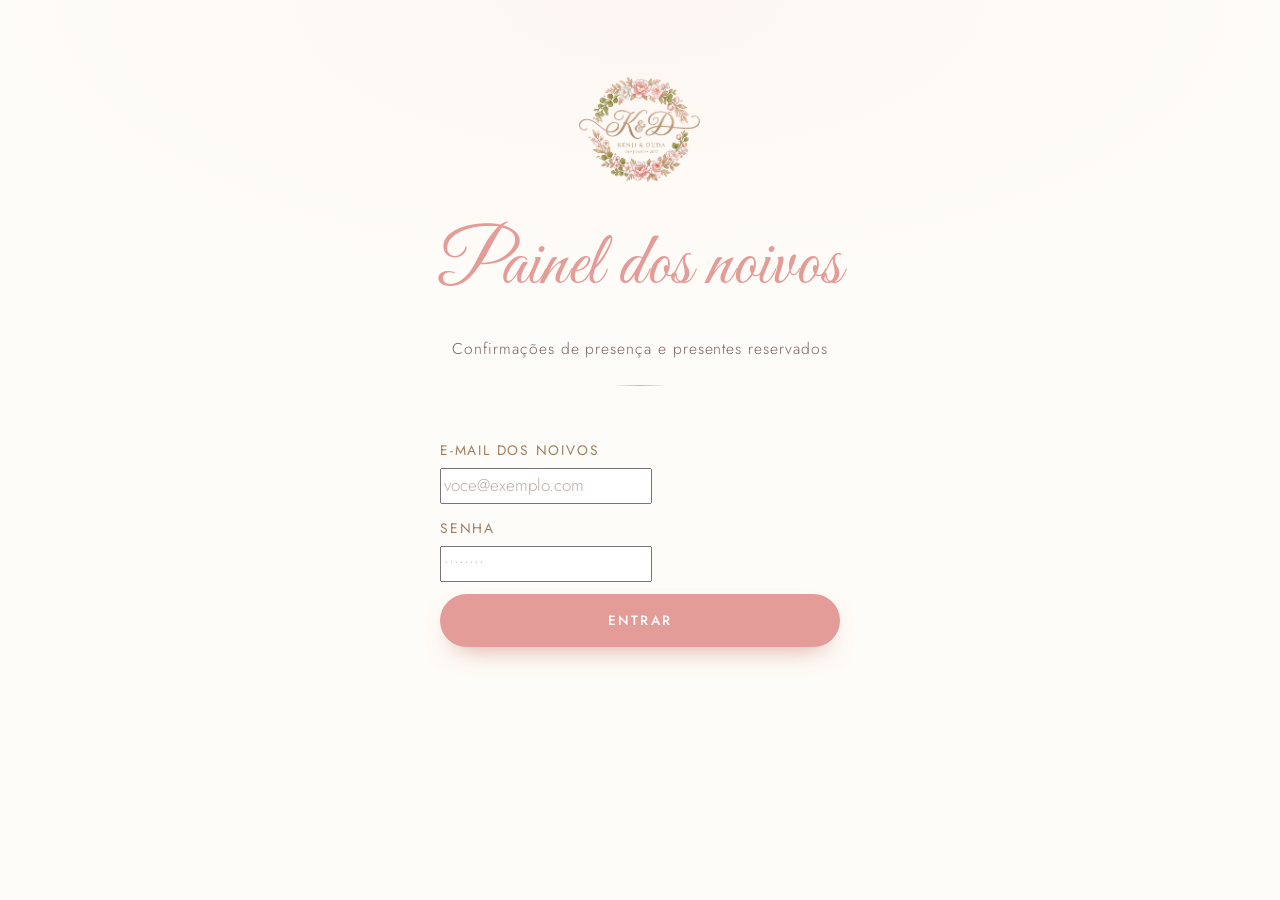
==== commit eb497532: "titulo do painel na mesma script do convite" ====
--- a/painel.html
+++ b/painel.html
@@ -12,9 +12,9 @@
 <link rel="preconnect" href="https://fonts.gstatic.com" crossorigin>
 <link href="https://fonts.googleapis.com/css2?family=Cormorant+Garamond:ital,wght@0,300;0,400;1,400&family=Great+Vibes&family=Jost:wght@300;400;500&display=swap" rel="stylesheet">
 
-<link rel="stylesheet" href="css/base.css?v=20261116b">
-<link rel="stylesheet" href="css/formulario.css?v=20261116b">
-<link rel="stylesheet" href="css/painel.css?v=20261116b">
+<link rel="stylesheet" href="css/base.css?v=20261116c">
+<link rel="stylesheet" href="css/formulario.css?v=20261116c">
+<link rel="stylesheet" href="css/painel.css?v=20261116c">
 </head>
 <body>
 
--- a/css/painel.css
+++ b/css/painel.css
@@ -23,12 +23,14 @@
 
 .painel__titulo {
   text-align: center;
-  font-family: var(--serif);
-  font-size: clamp(2.1rem, 5.2vw, 3.1rem);
-  font-weight: 300;
-  line-height: 1.1;
+  font-family: var(--script);
+  font-size: clamp(2.9rem, 7.4vw, 4.6rem);
+  font-weight: 400;
+  line-height: 1.3;
   letter-spacing: .01em;
-  color: var(--tinta);
+  color: var(--coral);
+  /* a Great Vibes tem descendentes longos: sem isso o "P" encosta no fio */
+  padding-bottom: .12em;
 }
 
 .painel__sub {
